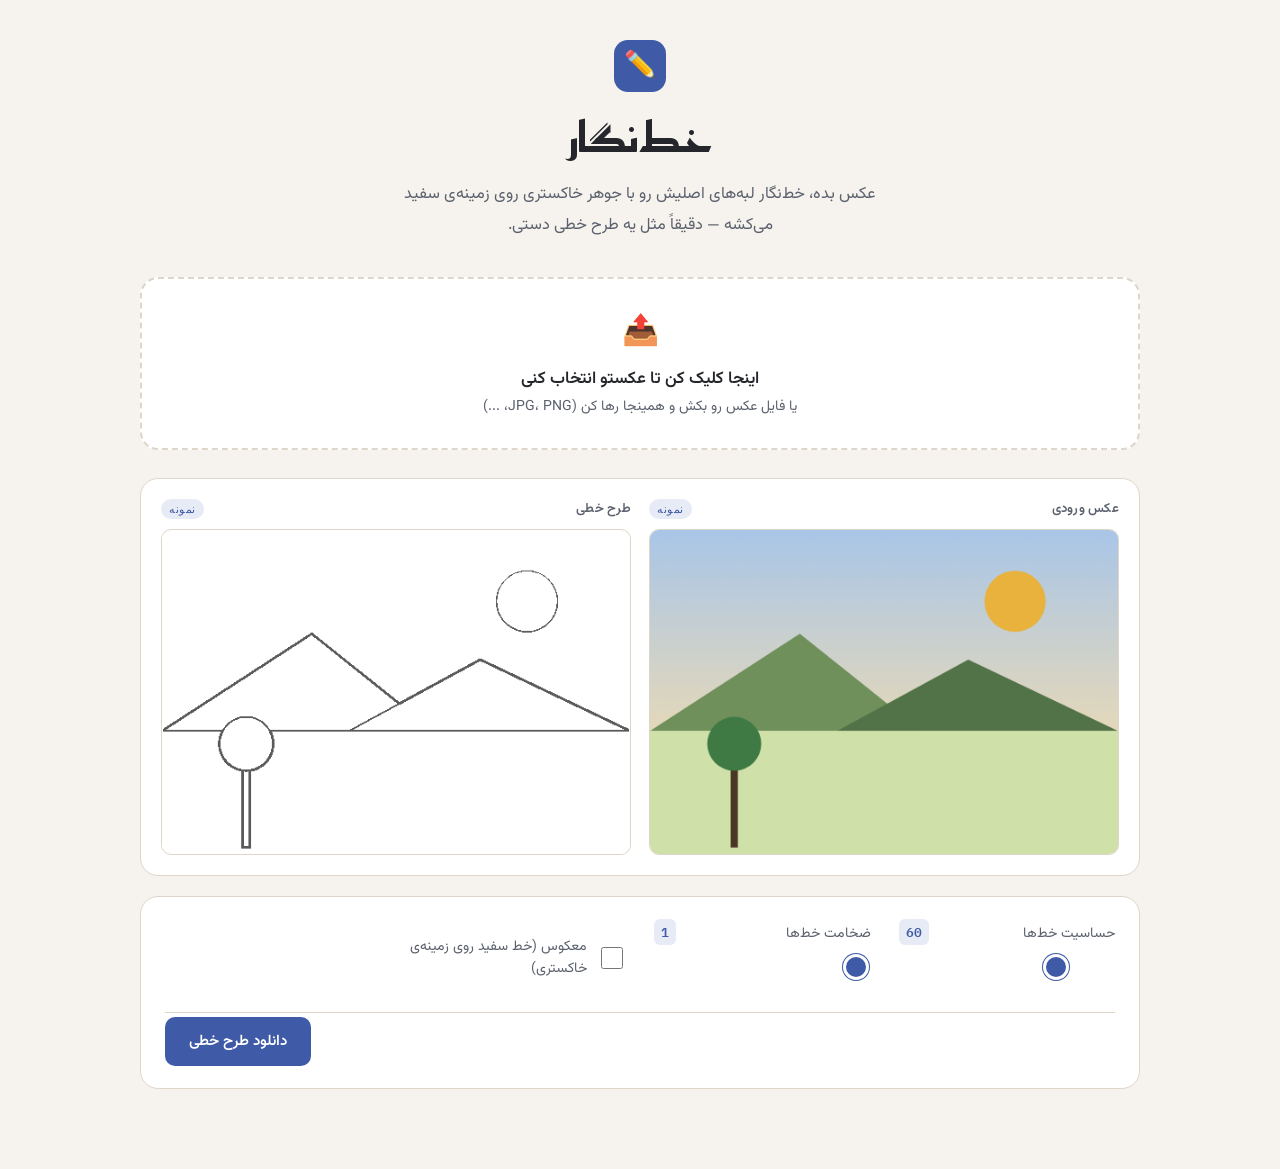
==== index.html @ 43c7628b "Render detected lines in grey instead of pure black Co-Authored-By: Claude Sonnet 5 <noreply@anthrop" ====
<!DOCTYPE html>
<html lang="fa" dir="rtl">
<head>
<meta charset="UTF-8">
<meta name="viewport" content="width=device-width, initial-scale=1.0">
<title>خط‌نگار</title>
<link rel="preconnect" href="https://fonts.googleapis.com">
<link rel="stylesheet" href="https://fonts.googleapis.com/css2?family=Reem+Kufi:wght@500;700&family=Vazirmatn:wght@400;500;600;700&family=IBM+Plex+Mono:wght@500;600&display=swap">
<style>
  :root {
    --bg: #f6f3ee;
    --surface: #ffffff;
    --surface-sunken: #efece4;
    --ink: #24262b;
    --ink-soft: #5b616d;
    --border: #ddd6c9;
    --accent: #3f5aa6;
    --accent-soft: #e7ebf6;
    --accent-contrast: #ffffff;
    --danger: #a6423f;
  }

  @media (prefers-color-scheme: dark) {
    :root:not([data-theme="light"]) {
      --bg: #1b1c20;
      --surface: #232428;
      --surface-sunken: #1f2024;
      --ink: #eceae4;
      --ink-soft: #a8acb8;
      --border: #3a3c44;
      --accent: #8ca0e6;
      --accent-soft: #262c42;
      --accent-contrast: #14151a;
      --danger: #d97a77;
    }
  }

  :root[data-theme="dark"] {
    --bg: #1b1c20;
    --surface: #232428;
    --surface-sunken: #1f2024;
    --ink: #eceae4;
    --ink-soft: #a8acb8;
    --border: #3a3c44;
    --accent: #8ca0e6;
    --accent-soft: #262c42;
    --accent-contrast: #14151a;
    --danger: #d97a77;
  }

  * { box-sizing: border-box; }

  body {
    margin: 0;
    background: var(--bg);
    color: var(--ink);
    font-family: "Vazirmatn", Tahoma, Arial, sans-serif;
    -webkit-font-smoothing: antialiased;
  }

  .shell {
    max-width: 1040px;
    margin: 0 auto;
    padding: 40px 20px 80px;
  }

  .hero {
    display: flex;
    flex-direction: column;
    align-items: center;
    text-align: center;
    gap: 10px;
    margin-bottom: 36px;
  }

  .hero .mark {
    width: 52px;
    height: 52px;
    border-radius: 14px;
    background: var(--accent);
    color: var(--accent-contrast);
    display: flex;
    align-items: center;
    justify-content: center;
    font-size: 26px;
  }

  h1 {
    font-family: "Reem Kufi", "Vazirmatn", sans-serif;
    font-weight: 700;
    font-size: clamp(2rem, 4vw, 2.6rem);
    margin: 4px 0 0;
    text-wrap: balance;
  }

  .tagline {
    color: var(--ink-soft);
    font-size: 1.02rem;
    max-width: 480px;
    line-height: 1.9;
    margin: 0;
  }

  /* Dropzone */
  .dropzone {
    position: relative;
    border: 2px dashed var(--border);
    border-radius: 18px;
    background: var(--surface);
    padding: 30px 24px;
    text-align: center;
    cursor: pointer;
    transition: border-color .15s ease, background .15s ease;
    margin-bottom: 28px;
  }

  .dropzone:hover,
  .dropzone.drag {
    border-color: var(--accent);
    background: var(--accent-soft);
  }

  .dropzone .icon {
    font-size: 30px;
    display: block;
    margin-bottom: 10px;
  }

  .dropzone .primary {
    font-weight: 600;
    font-size: 1.05rem;
  }

  .dropzone .secondary {
    color: var(--ink-soft);
    font-size: 0.88rem;
    margin-top: 4px;
  }

  /* The real file input sits invisibly on top of the whole dropzone, so every
     click/tap lands directly on it — a script-triggered .click() on a hidden
     input is not reliable inside a sandboxed iframe. */
  .dropzone input[type="file"] {
    position: absolute;
    inset: 0;
    width: 100%;
    height: 100%;
    opacity: 0;
    cursor: pointer;
    touch-action: manipulation;
  }

  .dropzone input[type="file"]:focus-visible {
    outline: 2px solid var(--accent);
    outline-offset: 3px;
    border-radius: 18px;
  }

  /* Light table */
  .light-table {
    background: var(--surface);
    border: 1px solid var(--border);
    border-radius: 18px;
    padding: 20px;
    margin-bottom: 20px;
  }

  .panes {
    display: grid;
    grid-template-columns: 1fr 1fr;
    gap: 18px;
  }

  .pane {
    position: relative;
  }

  .pane .label-row {
    display: flex;
    align-items: center;
    justify-content: space-between;
    margin-bottom: 10px;
  }

  .pane .label {
    font-size: 0.82rem;
    font-weight: 600;
    color: var(--ink-soft);
    letter-spacing: 0.02em;
  }

  .sample-badge {
    font-family: "IBM Plex Mono", monospace;
    font-size: 0.68rem;
    letter-spacing: 0.05em;
    color: var(--accent);
    background: var(--accent-soft);
    padding: 3px 8px;
    border-radius: 999px;
  }

  .canvas-frame {
    border-radius: 10px;
    overflow: hidden;
    background:
      linear-gradient(45deg, var(--surface-sunken) 25%, transparent 25%) -10px 0/20px 20px,
      linear-gradient(-45deg, var(--surface-sunken) 25%, transparent 25%) -10px 0/20px 20px,
      linear-gradient(45deg, transparent 75%, var(--surface-sunken) 75%) -10px 0/20px 20px,
      linear-gradient(-45deg, transparent 75%, var(--surface-sunken) 75%) -10px 0/20px 20px,
      var(--surface);
    border: 1px solid var(--border);
  }

  canvas {
    display: block;
    width: 100%;
    height: auto;
  }

  @media (max-width: 680px) {
    .panes { grid-template-columns: 1fr; }
  }

  /* Controls */
  .panel {
    background: var(--surface);
    border: 1px solid var(--border);
    border-radius: 18px;
    padding: 22px 24px;
    display: grid;
    grid-template-columns: repeat(auto-fit, minmax(200px, 1fr));
    gap: 22px 28px;
    align-items: end;
  }

  .control label {
    display: flex;
    justify-content: space-between;
    align-items: baseline;
    font-size: 0.88rem;
    color: var(--ink-soft);
    margin-bottom: 8px;
  }

  .control .readout {
    font-family: "IBM Plex Mono", monospace;
    font-weight: 600;
    font-size: 0.82rem;
    color: var(--accent);
    background: var(--accent-soft);
    padding: 2px 7px;
    border-radius: 6px;
  }

  input[type="range"] {
    -webkit-appearance: none;
    appearance: none;
    width: 100%;
    height: 6px;
    border-radius: 3px;
    background: var(--border);
    outline-offset: 4px;
    touch-action: manipulation;
    /* Extra vertical padding widens the touch hit area beyond the visible track. */
    padding-block: 12px;
    background-clip: content-box;
  }

  input[type="range"]::-webkit-slider-thumb {
    -webkit-appearance: none;
    width: 26px;
    height: 26px;
    border-radius: 50%;
    background: var(--accent);
    border: 3px solid var(--surface);
    box-shadow: 0 0 0 1px var(--accent);
    cursor: pointer;
  }

  input[type="range"]::-moz-range-thumb {
    width: 26px;
    height: 26px;
    border-radius: 50%;
    background: var(--accent);
    border: 3px solid var(--surface);
    box-shadow: 0 0 0 1px var(--accent);
    cursor: pointer;
  }

  .toggle-row {
    display: flex;
    align-items: center;
    gap: 10px;
    font-size: 0.88rem;
    color: var(--ink-soft);
    padding-block: 8px;
    cursor: pointer;
    touch-action: manipulation;
  }

  .toggle-row input {
    width: 22px;
    height: 22px;
    accent-color: var(--accent);
    flex-shrink: 0;
    cursor: pointer;
  }

  .actions {
    grid-column: 1 / -1;
    display: flex;
    justify-content: flex-end;
    padding-top: 4px;
    border-top: 1px solid var(--border);
    margin-top: 2px;
  }

  button.primary {
    font-family: inherit;
    font-weight: 600;
    font-size: 0.94rem;
    background: var(--accent);
    color: var(--accent-contrast);
    border: none;
    border-radius: 10px;
    padding: 13px 24px;
    min-height: 46px;
    cursor: pointer;
    touch-action: manipulation;
  }

  button.primary:focus-visible {
    outline: 2px solid var(--ink);
    outline-offset: 3px;
  }

  @media (prefers-reduced-motion: reduce) {
    * { transition: none !important; }
  }
</style>
</head>
<body>
  <div class="shell">
    <div class="hero">
      <div class="mark" aria-hidden="true">✏️</div>
      <h1>خط‌نگار</h1>
      <p class="tagline">عکس بده، خط‌نگار لبه‌های اصلیش رو با جوهر خاکستری روی زمینه‌ی سفید می‌کشه — دقیقاً مثل یه طرح خطی دستی.</p>
    </div>

    <div class="dropzone" id="dropzone">
      <span class="icon" aria-hidden="true">📤</span>
      <div class="primary">اینجا کلیک کن تا عکستو انتخاب کنی</div>
      <div class="secondary">یا فایل عکس رو بکش و همینجا رها کن (JPG، PNG، ...)</div>
      <input type="file" id="fileInput" accept="image/*" aria-label="آپلود عکس">
    </div>

    <div class="light-table">
      <div class="panes">
        <div class="pane">
          <div class="label-row">
            <span class="label">عکس ورودی</span>
            <span class="sample-badge" id="sourceBadge">نمونه</span>
          </div>
          <div class="canvas-frame">
            <canvas id="sourceCanvas"></canvas>
          </div>
        </div>
        <div class="pane">
          <div class="label-row">
            <span class="label">طرح خطی</span>
            <span class="sample-badge" id="resultBadge">نمونه</span>
          </div>
          <div class="canvas-frame">
            <canvas id="resultCanvas"></canvas>
          </div>
        </div>
      </div>
    </div>

    <div class="panel">
      <div class="control">
        <label for="threshold">حساسیت خط‌ها <span class="readout" id="thresholdValue">60</span></label>
        <input type="range" id="threshold" min="1" max="255" value="60">
      </div>

      <div class="control">
        <label for="thickness">ضخامت خط‌ها <span class="readout" id="thicknessValue">1</span></label>
        <input type="range" id="thickness" min="1" max="5" value="1">
      </div>

      <label class="toggle-row">
        <input type="checkbox" id="invert">
        معکوس (خط سفید روی زمینه‌ی خاکستری)
      </label>

      <div class="actions">
        <button class="primary" id="downloadBtn">دانلود طرح خطی</button>
      </div>
    </div>
  </div>

<script>
(function () {
  const fileInput = document.getElementById('fileInput');
  const dropzone = document.getElementById('dropzone');
  const sourceCanvas = document.getElementById('sourceCanvas');
  const resultCanvas = document.getElementById('resultCanvas');
  const thresholdInput = document.getElementById('threshold');
  const thresholdValue = document.getElementById('thresholdValue');
  const thicknessInput = document.getElementById('thickness');
  const thicknessValue = document.getElementById('thicknessValue');
  const invertInput = document.getElementById('invert');
  const downloadBtn = document.getElementById('downloadBtn');
  const sourceBadge = document.getElementById('sourceBadge');
  const resultBadge = document.getElementById('resultBadge');

  const sourceCtx = sourceCanvas.getContext('2d');
  const resultCtx = resultCanvas.getContext('2d');

  const MAX_DIMENSION = 1400;
  let currentImage = null;
  let isSample = true;

  function fitDimensions(width, height) {
    const scale = Math.min(1, MAX_DIMENSION / Math.max(width, height));
    return { width: Math.round(width * scale), height: Math.round(height * scale) };
  }

  function drawSource(img) {
    const { width, height } = fitDimensions(img.width, img.height);
    sourceCanvas.width = width;
    sourceCanvas.height = height;
    resultCanvas.width = width;
    resultCanvas.height = height;
    sourceCtx.drawImage(img, 0, 0, width, height);
  }

  function loadFile(file) {
    if (!file || !file.type.startsWith('image/')) return;
    const img = new Image();
    img.onload = () => {
      currentImage = img;
      isSample = false;
      sourceBadge.style.display = 'none';
      resultBadge.style.display = 'none';
      drawSource(img);
      process();
    };
    img.src = URL.createObjectURL(file);
  }

  fileInput.addEventListener('change', (e) => loadFile(e.target.files[0]));

  dropzone.addEventListener('dragover', (e) => { e.preventDefault(); dropzone.classList.add('drag'); });
  dropzone.addEventListener('dragleave', () => dropzone.classList.remove('drag'));
  dropzone.addEventListener('drop', (e) => {
    e.preventDefault();
    dropzone.classList.remove('drag');
    loadFile(e.dataTransfer.files[0]);
  });

  thresholdInput.addEventListener('input', () => {
    thresholdValue.textContent = thresholdInput.value;
    process();
  });
  thicknessInput.addEventListener('input', () => {
    thicknessValue.textContent = thicknessInput.value;
    process();
  });
  invertInput.addEventListener('change', process);

  downloadBtn.addEventListener('click', async () => {
    resultCanvas.toBlob(async (blob) => {
      if (!blob) return;

      if (window.claude && typeof window.claude.use === 'function') {
        try {
          const downloads = await window.claude.use('downloads');
          if (downloads) {
            await downloads.save({ filename: 'khat-negar.png', data: blob });
            return;
          }
        } catch (err) {
          if (err && err.code === 'declined') return;
          // fall through to the plain-browser fallback below
        }
      }

      const link = document.createElement('a');
      link.download = 'khat-negar.png';
      link.href = URL.createObjectURL(blob);
      link.click();
    }, 'image/png');
  });

  function toGrayscale(imageData, width, height) {
    const { data } = imageData;
    const gray = new Float32Array(width * height);
    for (let i = 0, p = 0; i < data.length; i += 4, p++) {
      gray[p] = 0.299 * data[i] + 0.587 * data[i + 1] + 0.114 * data[i + 2];
    }
    return gray;
  }

  function sobelEdges(gray, width, height) {
    const gx = [-1, 0, 1, -2, 0, 2, -1, 0, 1];
    const gy = [-1, -2, -1, 0, 0, 0, 1, 2, 1];
    const edges = new Float32Array(width * height);
    for (let y = 1; y < height - 1; y++) {
      for (let x = 1; x < width - 1; x++) {
        let sumX = 0, sumY = 0, k = 0;
        for (let ky = -1; ky <= 1; ky++) {
          for (let kx = -1; kx <= 1; kx++) {
            const value = gray[(y + ky) * width + (x + kx)];
            sumX += value * gx[k];
            sumY += value * gy[k];
            k++;
          }
        }
        edges[y * width + x] = Math.sqrt(sumX * sumX + sumY * sumY);
      }
    }
    return edges;
  }

  function thresholdMask(edges, threshold) {
    const mask = new Uint8Array(edges.length);
    for (let i = 0; i < edges.length; i++) mask[i] = edges[i] >= threshold ? 1 : 0;
    return mask;
  }

  function dilateMask(mask, width, height, radius) {
    let current = mask;
    for (let step = 0; step < radius; step++) {
      const next = new Uint8Array(width * height);
      for (let y = 0; y < height; y++) {
        for (let x = 0; x < width; x++) {
          const idx = y * width + x;
          if (current[idx]) { next[idx] = 1; continue; }
          let found = 0;
          for (let dy = -1; dy <= 1 && !found; dy++) {
            for (let dx = -1; dx <= 1 && !found; dx++) {
              const ny = y + dy, nx = x + dx;
              if (ny >= 0 && ny < height && nx >= 0 && nx < width && current[ny * width + nx]) found = 1;
            }
          }
          next[idx] = found;
        }
      }
      current = next;
    }
    return current;
  }

  function process() {
    if (sourceCanvas.width === 0) return;
    const width = sourceCanvas.width;
    const height = sourceCanvas.height;
    const srcData = sourceCtx.getImageData(0, 0, width, height);
    const gray = toGrayscale(srcData, width, height);
    const edges = sobelEdges(gray, width, height);

    const threshold = Number(thresholdInput.value);
    const thickness = Number(thicknessInput.value);
    const invert = invertInput.checked;

    let mask = thresholdMask(edges, threshold);
    if (thickness > 1) mask = dilateMask(mask, width, height, thickness - 1);

    const LINE_GREY = 90;
    const outData = resultCtx.createImageData(width, height);
    for (let i = 0; i < mask.length; i++) {
      const isLine = mask[i];
      const value = invert ? (isLine ? 255 : LINE_GREY) : (isLine ? LINE_GREY : 255);
      const offset = i * 4;
      outData.data[offset] = value;
      outData.data[offset + 1] = value;
      outData.data[offset + 2] = value;
      outData.data[offset + 3] = 255;
    }
    resultCtx.putImageData(outData, 0, 0);
  }

  function drawSampleScene() {
    const width = 520, height = 360;
    sourceCanvas.width = width;
    sourceCanvas.height = height;
    resultCanvas.width = width;
    resultCanvas.height = height;

    const ctx = sourceCtx;
    const sky = ctx.createLinearGradient(0, 0, 0, height * 0.65);
    sky.addColorStop(0, '#a9c6e8');
    sky.addColorStop(1, '#e7d9b8');
    ctx.fillStyle = sky;
    ctx.fillRect(0, 0, width, height * 0.65);

    ctx.fillStyle = '#e8b23d';
    ctx.beginPath();
    ctx.arc(width * 0.78, height * 0.22, 34, 0, Math.PI * 2);
    ctx.fill();

    ctx.fillStyle = '#6f8f5b';
    ctx.beginPath();
    ctx.moveTo(0, height * 0.62);
    ctx.lineTo(width * 0.32, height * 0.32);
    ctx.lineTo(width * 0.58, height * 0.62);
    ctx.closePath();
    ctx.fill();

    ctx.fillStyle = '#527247';
    ctx.beginPath();
    ctx.moveTo(width * 0.4, height * 0.62);
    ctx.lineTo(width * 0.68, height * 0.4);
    ctx.lineTo(width, height * 0.62);
    ctx.closePath();
    ctx.fill();

    ctx.fillStyle = '#cfe0a8';
    ctx.fillRect(0, height * 0.62, width, height * 0.38);

    ctx.strokeStyle = '#4a3624';
    ctx.lineWidth = 8;
    ctx.beginPath();
    ctx.moveTo(width * 0.18, height * 0.98);
    ctx.lineTo(width * 0.18, height * 0.7);
    ctx.stroke();
    ctx.fillStyle = '#3f7a45';
    ctx.beginPath();
    ctx.arc(width * 0.18, height * 0.66, 30, 0, Math.PI * 2);
    ctx.fill();
  }

  drawSampleScene();
  process();
})();
</script>
</body>
</html>
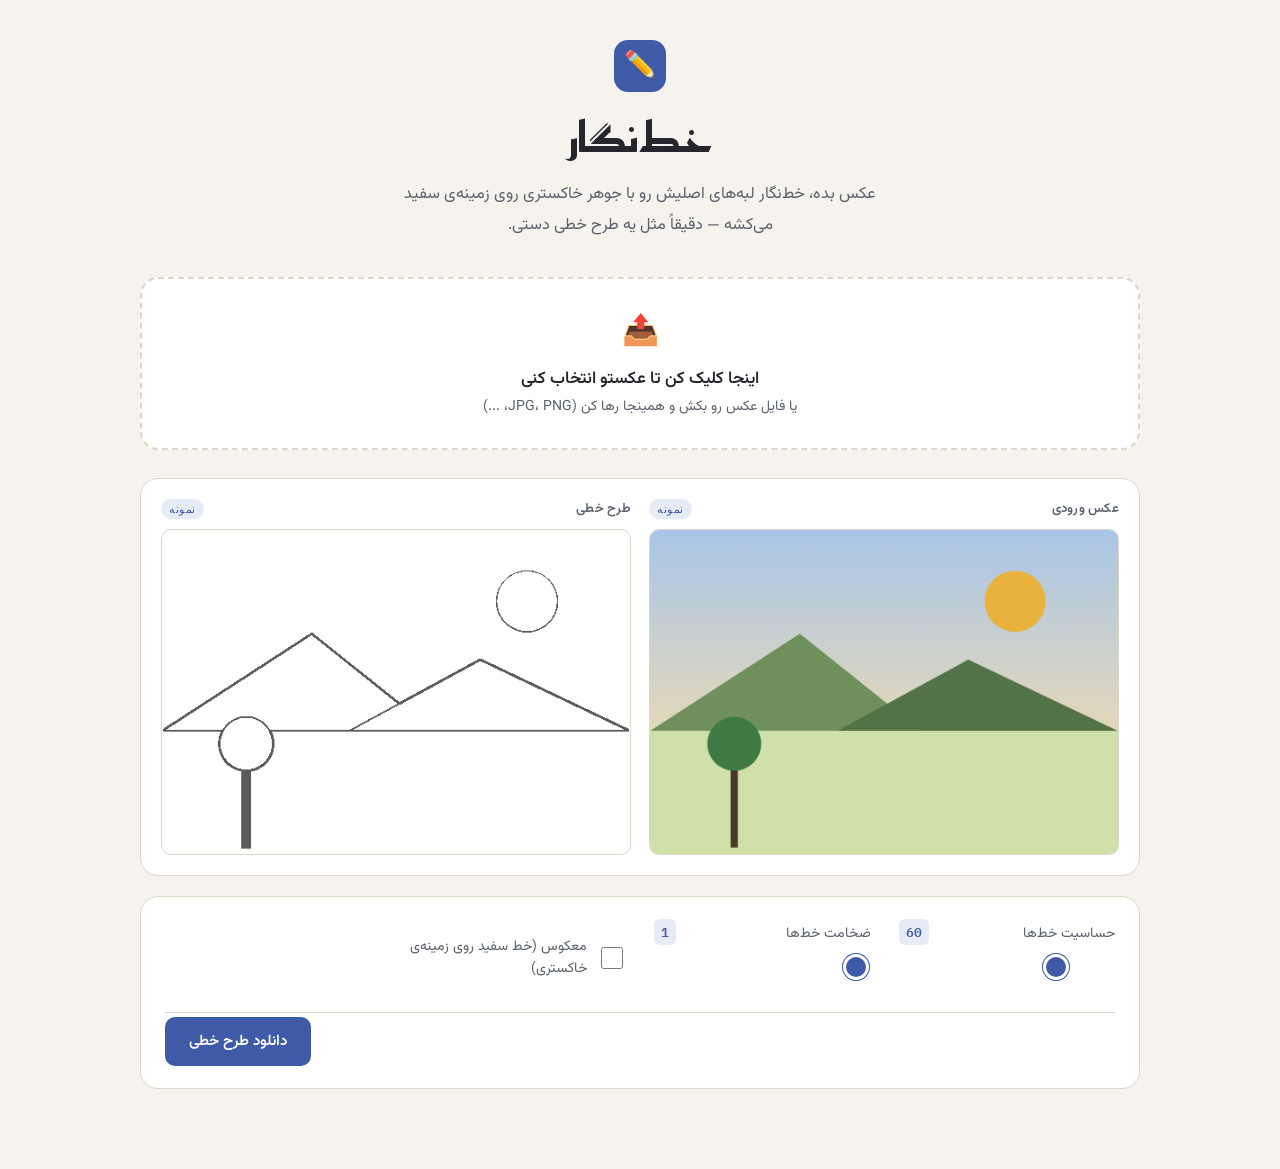
==== commit 444096a4: "Keep originally dark/black regions grey instead of wiping to white Edge detection alone only outline" ====
--- a/index.html
+++ b/index.html
@@ -568,10 +568,14 @@
     if (thickness > 1) mask = dilateMask(mask, width, height, thickness - 1);
 
     const LINE_GREY = 90;
+    // Pixels that were already dark/black in the source photo stay grey in the
+    // result too, instead of being wiped to white along with the rest of the
+    // background.
+    const DARK_FILL_THRESHOLD = 60;
     const outData = resultCtx.createImageData(width, height);
     for (let i = 0; i < mask.length; i++) {
-      const isLine = mask[i];
-      const value = invert ? (isLine ? 255 : LINE_GREY) : (isLine ? LINE_GREY : 255);
+      const isMarked = mask[i] || gray[i] < DARK_FILL_THRESHOLD;
+      const value = invert ? (isMarked ? 255 : LINE_GREY) : (isMarked ? LINE_GREY : 255);
       const offset = i * 4;
       outData.data[offset] = value;
       outData.data[offset + 1] = value;
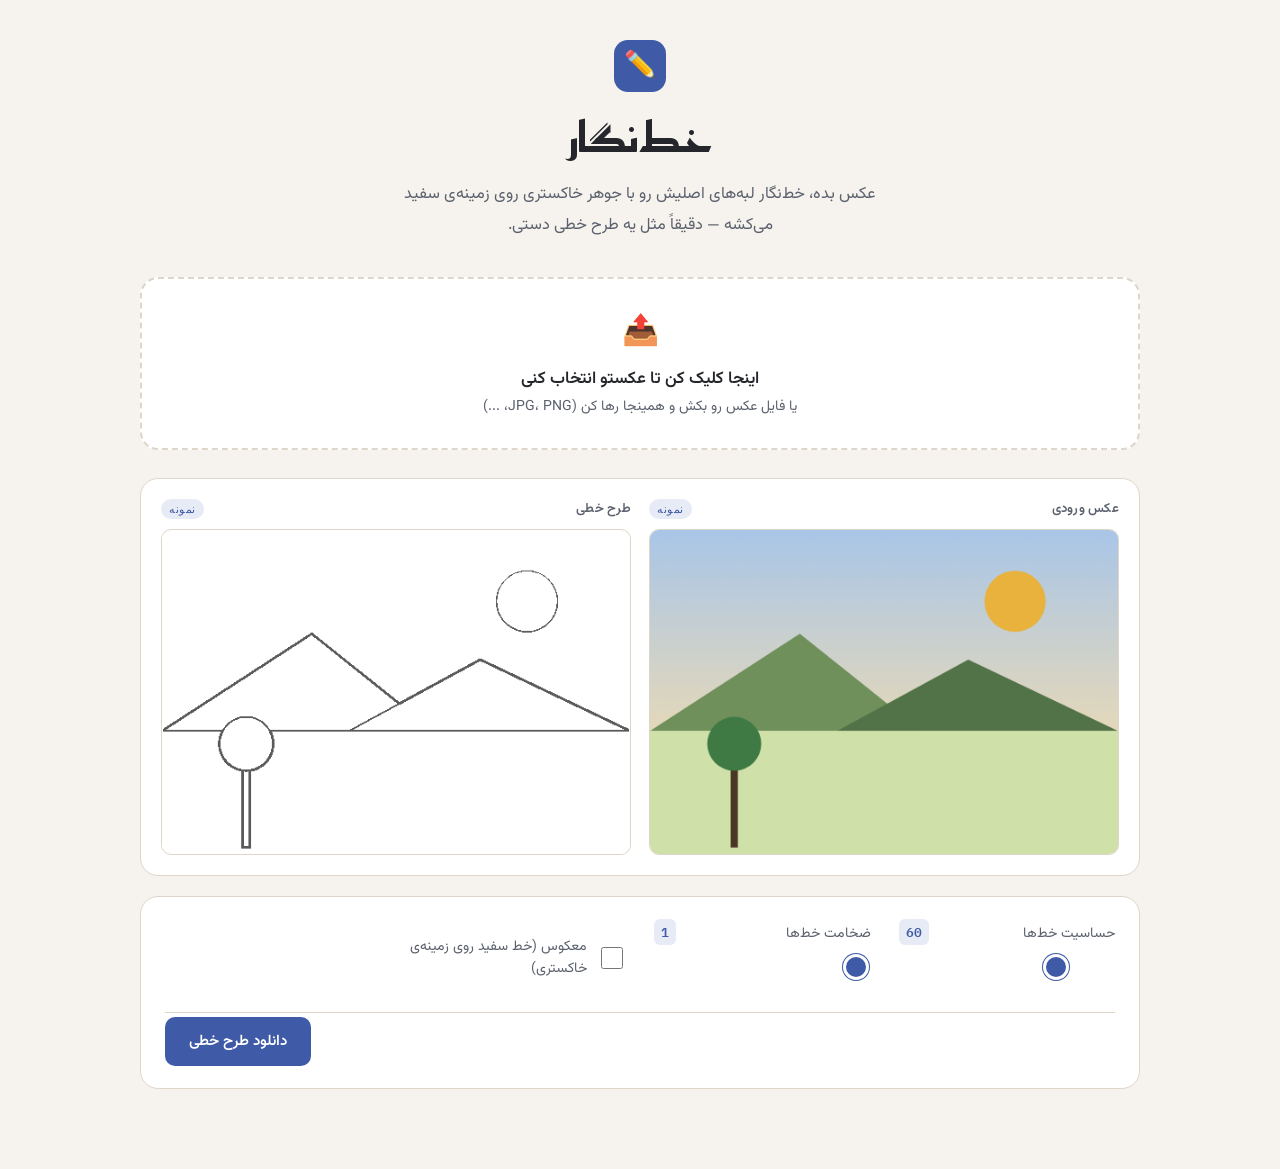
==== commit 69843fcf: "Only fill genuinely black/near-black regions, not colored or grey ones The previous fill used lumina" ====
--- a/index.html
+++ b/index.html
@@ -502,6 +502,20 @@
     return gray;
   }
 
+  // How colorful (as opposed to neutral grey/black/white) a pixel is: the gap
+  // between its strongest and weakest channel. A true black/grey pixel has
+  // chroma 0; a saturated color like dark red has high chroma even though its
+  // luminance is low, which is what tells the two apart.
+  function toChroma(imageData, width, height) {
+    const { data } = imageData;
+    const chroma = new Float32Array(width * height);
+    for (let i = 0, p = 0; i < data.length; i += 4, p++) {
+      const r = data[i], g = data[i + 1], b = data[i + 2];
+      chroma[p] = Math.max(r, g, b) - Math.min(r, g, b);
+    }
+    return chroma;
+  }
+
   function sobelEdges(gray, width, height) {
     const gx = [-1, 0, 1, -2, 0, 2, -1, 0, 1];
     const gy = [-1, -2, -1, 0, 0, 0, 1, 2, 1];
@@ -558,6 +572,7 @@
     const height = sourceCanvas.height;
     const srcData = sourceCtx.getImageData(0, 0, width, height);
     const gray = toGrayscale(srcData, width, height);
+    const chroma = toChroma(srcData, width, height);
     const edges = sobelEdges(gray, width, height);
 
     const threshold = Number(thresholdInput.value);
@@ -568,13 +583,17 @@
     if (thickness > 1) mask = dilateMask(mask, width, height, thickness - 1);
 
     const LINE_GREY = 90;
-    // Pixels that were already dark/black in the source photo stay grey in the
-    // result too, instead of being wiped to white along with the rest of the
-    // background.
-    const DARK_FILL_THRESHOLD = 60;
+    // Pixels that were already black/near-black in the source photo stay grey
+    // in the result too, instead of being wiped to white along with the rest
+    // of the background. Both checks matter: luminance alone would also grab
+    // mid-tone greys, and would miss the fact that a dark but saturated color
+    // (e.g. a deep red) is a color, not black, even though it's dim.
+    const BLACK_LUMINANCE_THRESHOLD = 40;
+    const BLACK_CHROMA_THRESHOLD = 24;
     const outData = resultCtx.createImageData(width, height);
     for (let i = 0; i < mask.length; i++) {
-      const isMarked = mask[i] || gray[i] < DARK_FILL_THRESHOLD;
+      const isNearBlack = gray[i] < BLACK_LUMINANCE_THRESHOLD && chroma[i] < BLACK_CHROMA_THRESHOLD;
+      const isMarked = mask[i] || isNearBlack;
       const value = invert ? (isMarked ? 255 : LINE_GREY) : (isMarked ? LINE_GREY : 255);
       const offset = i * 4;
       outData.data[offset] = value;
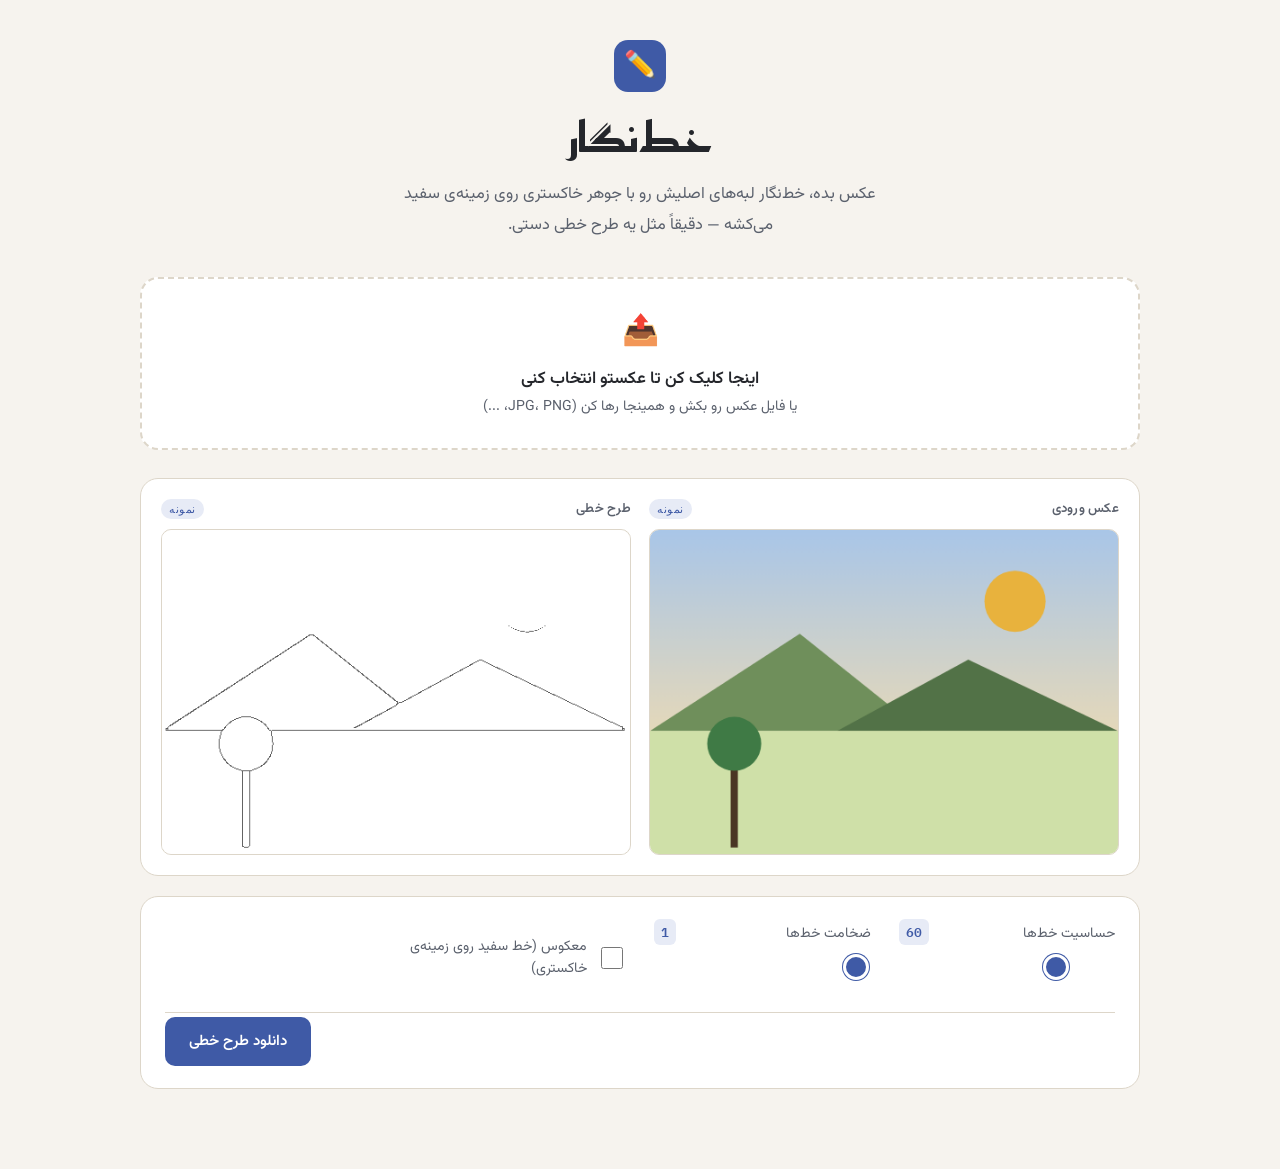
==== commit 29cc3513: "Rework the edge pipeline for clean line art instead of a noisy sketch Two changes:  - Gaussian-blur " ====
--- a/index.html
+++ b/index.html
@@ -516,25 +516,114 @@
     return chroma;
   }
 
-  function sobelEdges(gray, width, height) {
-    const gx = [-1, 0, 1, -2, 0, 2, -1, 0, 1];
-    const gy = [-1, -2, -1, 0, 0, 0, 1, 2, 1];
-    const edges = new Float32Array(width * height);
+  // Softens sensor/JPEG noise before edge detection runs on it. Without this,
+  // Sobel turns every tiny noisy pixel into its own little edge fragment,
+  // which is what makes raw edge detection look like a scratchy, speckled
+  // sketch instead of clean line art. Separable 5-tap Gaussian (sigma ~ 1).
+  function gaussianBlur(gray, width, height) {
+    const kernel = [1, 4, 6, 4, 1];
+    const norm = 16;
+    const temp = new Float32Array(width * height);
+    const out = new Float32Array(width * height);
+
+    for (let y = 0; y < height; y++) {
+      for (let x = 0; x < width; x++) {
+        let sum = 0;
+        for (let k = -2; k <= 2; k++) {
+          const sx = Math.min(width - 1, Math.max(0, x + k));
+          sum += gray[y * width + sx] * kernel[k + 2];
+        }
+        temp[y * width + x] = sum / norm;
+      }
+    }
+
+    for (let y = 0; y < height; y++) {
+      for (let x = 0; x < width; x++) {
+        let sum = 0;
+        for (let k = -2; k <= 2; k++) {
+          const sy = Math.min(height - 1, Math.max(0, y + k));
+          sum += temp[sy * width + x] * kernel[k + 2];
+        }
+        out[y * width + x] = sum / norm;
+      }
+    }
+
+    return out;
+  }
+
+  function sobelMagnitude(gray, width, height) {
+    const gxK = [-1, 0, 1, -2, 0, 2, -1, 0, 1];
+    const gyK = [-1, -2, -1, 0, 0, 0, 1, 2, 1];
+    const mag = new Float32Array(width * height);
     for (let y = 1; y < height - 1; y++) {
       for (let x = 1; x < width - 1; x++) {
         let sumX = 0, sumY = 0, k = 0;
         for (let ky = -1; ky <= 1; ky++) {
           for (let kx = -1; kx <= 1; kx++) {
             const value = gray[(y + ky) * width + (x + kx)];
-            sumX += value * gx[k];
-            sumY += value * gy[k];
+            sumX += value * gxK[k];
+            sumY += value * gyK[k];
             k++;
           }
         }
-        edges[y * width + x] = Math.sqrt(sumX * sumX + sumY * sumY);
+        mag[y * width + x] = Math.sqrt(sumX * sumX + sumY * sumY);
       }
     }
-    return edges;
+    return mag;
+  }
+
+  // Thins the (naturally blobby, several-pixels-wide) thresholded edge band
+  // down to a simple 1px line. Zhang-Suen erodes boundary pixels from a
+  // shape's outside in, but only ever removes a pixel when its neighbourhood
+  // proves that doing so keeps the shape in one connected piece - so unlike
+  // gradient-direction thinning (which compares each pixel in isolation and
+  // can misfire into gaps on tight curves), this cannot break a line.
+  function zhangSuenThin(mask, width, height) {
+    const img = new Uint8Array(mask);
+    const at = (x, y) => (x < 0 || x >= width || y < 0 || y >= height) ? 0 : img[y * width + x];
+
+    let changed = true;
+    while (changed) {
+      changed = false;
+      for (const pass of [1, 2]) {
+        const toRemove = [];
+        for (let y = 0; y < height; y++) {
+          for (let x = 0; x < width; x++) {
+            const idx = y * width + x;
+            if (!img[idx]) continue;
+
+            const p2 = at(x, y - 1), p3 = at(x + 1, y - 1), p4 = at(x + 1, y),
+                  p5 = at(x + 1, y + 1), p6 = at(x, y + 1), p7 = at(x - 1, y + 1),
+                  p8 = at(x - 1, y), p9 = at(x - 1, y - 1);
+            const ring = [p2, p3, p4, p5, p6, p7, p8, p9];
+
+            const B = ring.reduce((a, b) => a + b, 0);
+            if (B < 2 || B > 6) continue;
+
+            let A = 0;
+            for (let k = 0; k < 8; k++) {
+              if (ring[k] === 0 && ring[(k + 1) % 8] === 1) A++;
+            }
+            if (A !== 1) continue;
+
+            if (pass === 1) {
+              if (p2 * p4 * p6 !== 0) continue;
+              if (p4 * p6 * p8 !== 0) continue;
+            } else {
+              if (p2 * p4 * p8 !== 0) continue;
+              if (p2 * p6 * p8 !== 0) continue;
+            }
+
+            toRemove.push(idx);
+          }
+        }
+        if (toRemove.length) {
+          changed = true;
+          for (const idx of toRemove) img[idx] = 0;
+        }
+      }
+    }
+    return img;
   }
 
   function thresholdMask(edges, threshold) {
@@ -573,13 +662,15 @@
     const srcData = sourceCtx.getImageData(0, 0, width, height);
     const gray = toGrayscale(srcData, width, height);
     const chroma = toChroma(srcData, width, height);
-    const edges = sobelEdges(gray, width, height);
+    const blurred = gaussianBlur(gray, width, height);
+    const magnitude = sobelMagnitude(blurred, width, height);
 
     const threshold = Number(thresholdInput.value);
     const thickness = Number(thicknessInput.value);
     const invert = invertInput.checked;
 
-    let mask = thresholdMask(edges, threshold);
+    let mask = thresholdMask(magnitude, threshold);
+    mask = zhangSuenThin(mask, width, height);
     if (thickness > 1) mask = dilateMask(mask, width, height, thickness - 1);
 
     const LINE_GREY = 90;
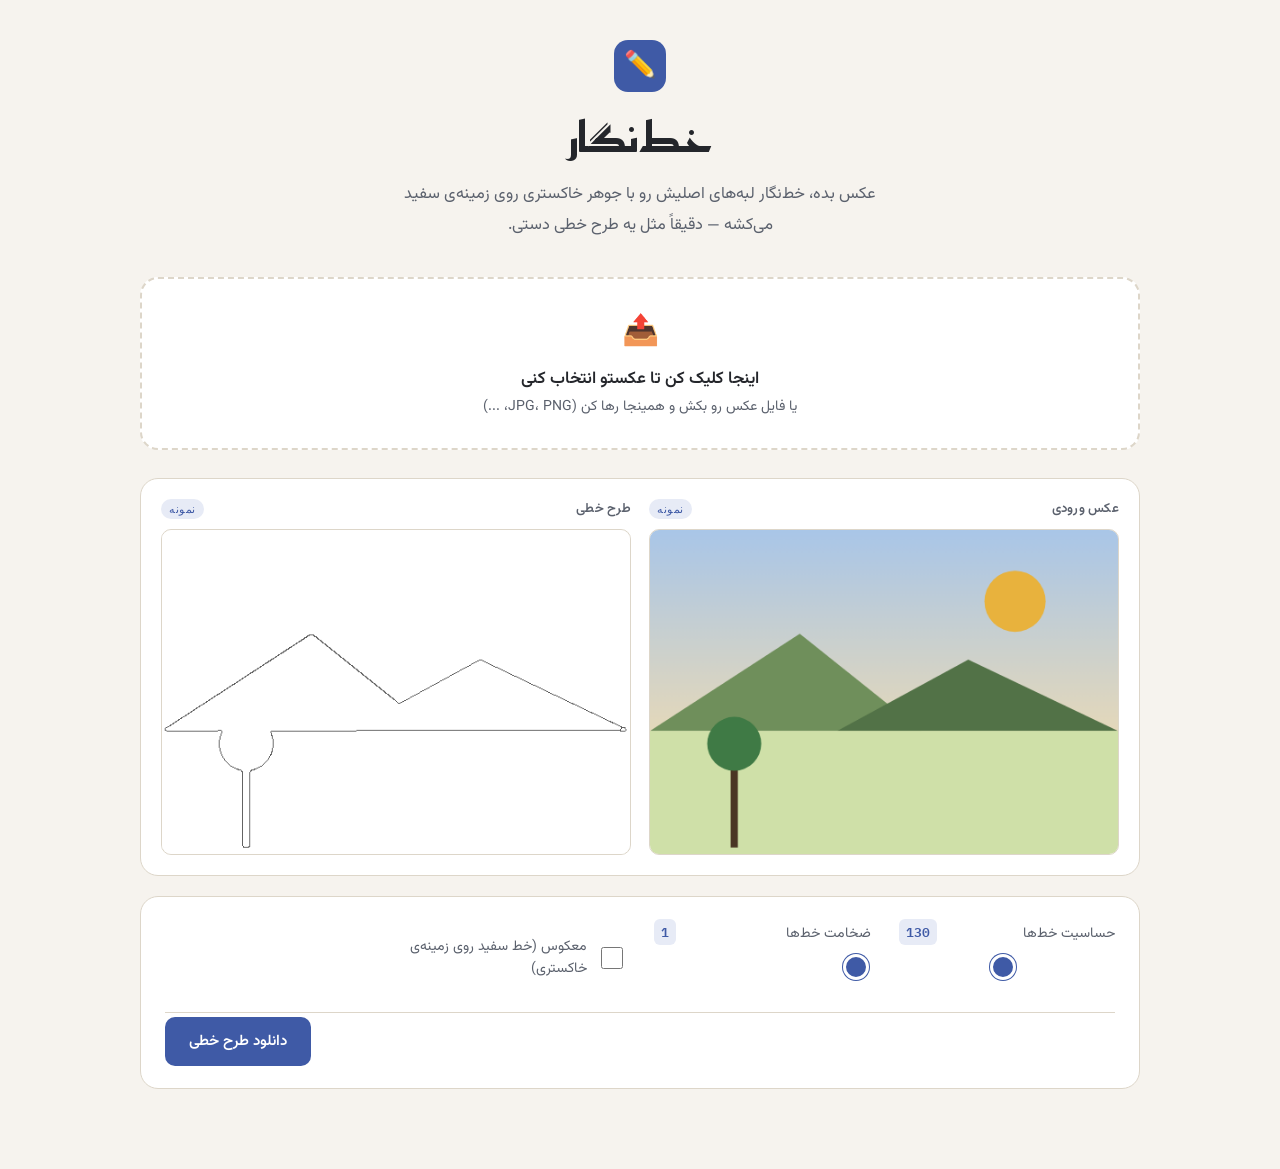
==== commit 7071fc1a: "Auto-calibrate edge sensitivity per image with Otsu's method The Ultron artwork the user tested made" ====
--- a/index.html
+++ b/index.html
@@ -379,8 +379,8 @@
 
     <div class="panel">
       <div class="control">
-        <label for="threshold">حساسیت خط‌ها <span class="readout" id="thresholdValue">60</span></label>
-        <input type="range" id="threshold" min="1" max="255" value="60">
+        <label for="threshold">حساسیت خط‌ها <span class="readout" id="thresholdValue">130</span></label>
+        <input type="range" id="threshold" min="1" max="255" value="130">
       </div>
 
       <div class="control">
@@ -500,20 +500,6 @@
       gray[p] = 0.299 * data[i] + 0.587 * data[i + 1] + 0.114 * data[i + 2];
     }
     return gray;
-  }
-
-  // How colorful (as opposed to neutral grey/black/white) a pixel is: the gap
-  // between its strongest and weakest channel. A true black/grey pixel has
-  // chroma 0; a saturated color like dark red has high chroma even though its
-  // luminance is low, which is what tells the two apart.
-  function toChroma(imageData, width, height) {
-    const { data } = imageData;
-    const chroma = new Float32Array(width * height);
-    for (let i = 0, p = 0; i < data.length; i += 4, p++) {
-      const r = data[i], g = data[i + 1], b = data[i + 2];
-      chroma[p] = Math.max(r, g, b) - Math.min(r, g, b);
-    }
-    return chroma;
   }
 
   // Softens sensor/JPEG noise before edge detection runs on it. Without this,
@@ -630,6 +616,47 @@
     const mask = new Uint8Array(edges.length);
     for (let i = 0; i < edges.length; i++) mask[i] = edges[i] >= threshold ? 1 : 0;
     return mask;
+  }
+
+  // Automatically finds a good edge-vs-background split for THIS image
+  // (Otsu's method run on the gradient-magnitude histogram) instead of using
+  // one fixed magnitude number for every image. A flat cartoon graphic and a
+  // busy, JPEG-noisy illustration have wildly different gradient scales -
+  // a fixed threshold is either too weak (noise everywhere) or too strong
+  // (real edges wiped out), depending on which image happens to hit it.
+  function otsuThreshold(magnitude) {
+    let max = 0;
+    for (let i = 0; i < magnitude.length; i++) if (magnitude[i] > max) max = magnitude[i];
+    if (max === 0) return 0;
+
+    const bins = 256;
+    const hist = new Float64Array(bins);
+    for (let i = 0; i < magnitude.length; i++) {
+      const b = Math.min(bins - 1, Math.floor((magnitude[i] / max) * (bins - 1)));
+      hist[b]++;
+    }
+
+    const total = magnitude.length;
+    let sumAll = 0;
+    for (let i = 0; i < bins; i++) sumAll += i * hist[i];
+
+    let sumB = 0, weightB = 0, bestVariance = 0, bestBin = 0;
+    for (let i = 0; i < bins; i++) {
+      weightB += hist[i];
+      if (weightB === 0) continue;
+      const weightF = total - weightB;
+      if (weightF === 0) break;
+      sumB += i * hist[i];
+      const meanB = sumB / weightB;
+      const meanF = (sumAll - sumB) / weightF;
+      const variance = weightB * weightF * (meanB - meanF) * (meanB - meanF);
+      if (variance > bestVariance) {
+        bestVariance = variance;
+        bestBin = i;
+      }
+    }
+
+    return (bestBin / (bins - 1)) * max;
   }
 
   function dilateMask(mask, width, height, radius) {
@@ -661,11 +688,17 @@
     const height = sourceCanvas.height;
     const srcData = sourceCtx.getImageData(0, 0, width, height);
     const gray = toGrayscale(srcData, width, height);
-    const chroma = toChroma(srcData, width, height);
     const blurred = gaussianBlur(gray, width, height);
     const magnitude = sobelMagnitude(blurred, width, height);
 
-    const threshold = Number(thresholdInput.value);
+    // The slider is a multiplier around the image's own auto-computed
+    // baseline, not an absolute magnitude - so the default slider position
+    // gives a good result on any image without per-image tuning, and moving
+    // the slider still predictably makes lines more or less sensitive from
+    // there.
+    const SENSITIVITY_SLIDER_DEFAULT = 130;
+    const sensitivityMultiplier = Number(thresholdInput.value) / SENSITIVITY_SLIDER_DEFAULT;
+    const threshold = otsuThreshold(magnitude) * sensitivityMultiplier;
     const thickness = Number(thicknessInput.value);
     const invert = invertInput.checked;
 
@@ -674,18 +707,10 @@
     if (thickness > 1) mask = dilateMask(mask, width, height, thickness - 1);
 
     const LINE_GREY = 90;
-    // Pixels that were already black/near-black in the source photo stay grey
-    // in the result too, instead of being wiped to white along with the rest
-    // of the background. Both checks matter: luminance alone would also grab
-    // mid-tone greys, and would miss the fact that a dark but saturated color
-    // (e.g. a deep red) is a color, not black, even though it's dim.
-    const BLACK_LUMINANCE_THRESHOLD = 40;
-    const BLACK_CHROMA_THRESHOLD = 24;
     const outData = resultCtx.createImageData(width, height);
     for (let i = 0; i < mask.length; i++) {
-      const isNearBlack = gray[i] < BLACK_LUMINANCE_THRESHOLD && chroma[i] < BLACK_CHROMA_THRESHOLD;
-      const isMarked = mask[i] || isNearBlack;
-      const value = invert ? (isMarked ? 255 : LINE_GREY) : (isMarked ? LINE_GREY : 255);
+      const isLine = mask[i];
+      const value = invert ? (isLine ? 255 : LINE_GREY) : (isLine ? LINE_GREY : 255);
       const offset = i * 4;
       outData.data[offset] = value;
       outData.data[offset + 1] = value;
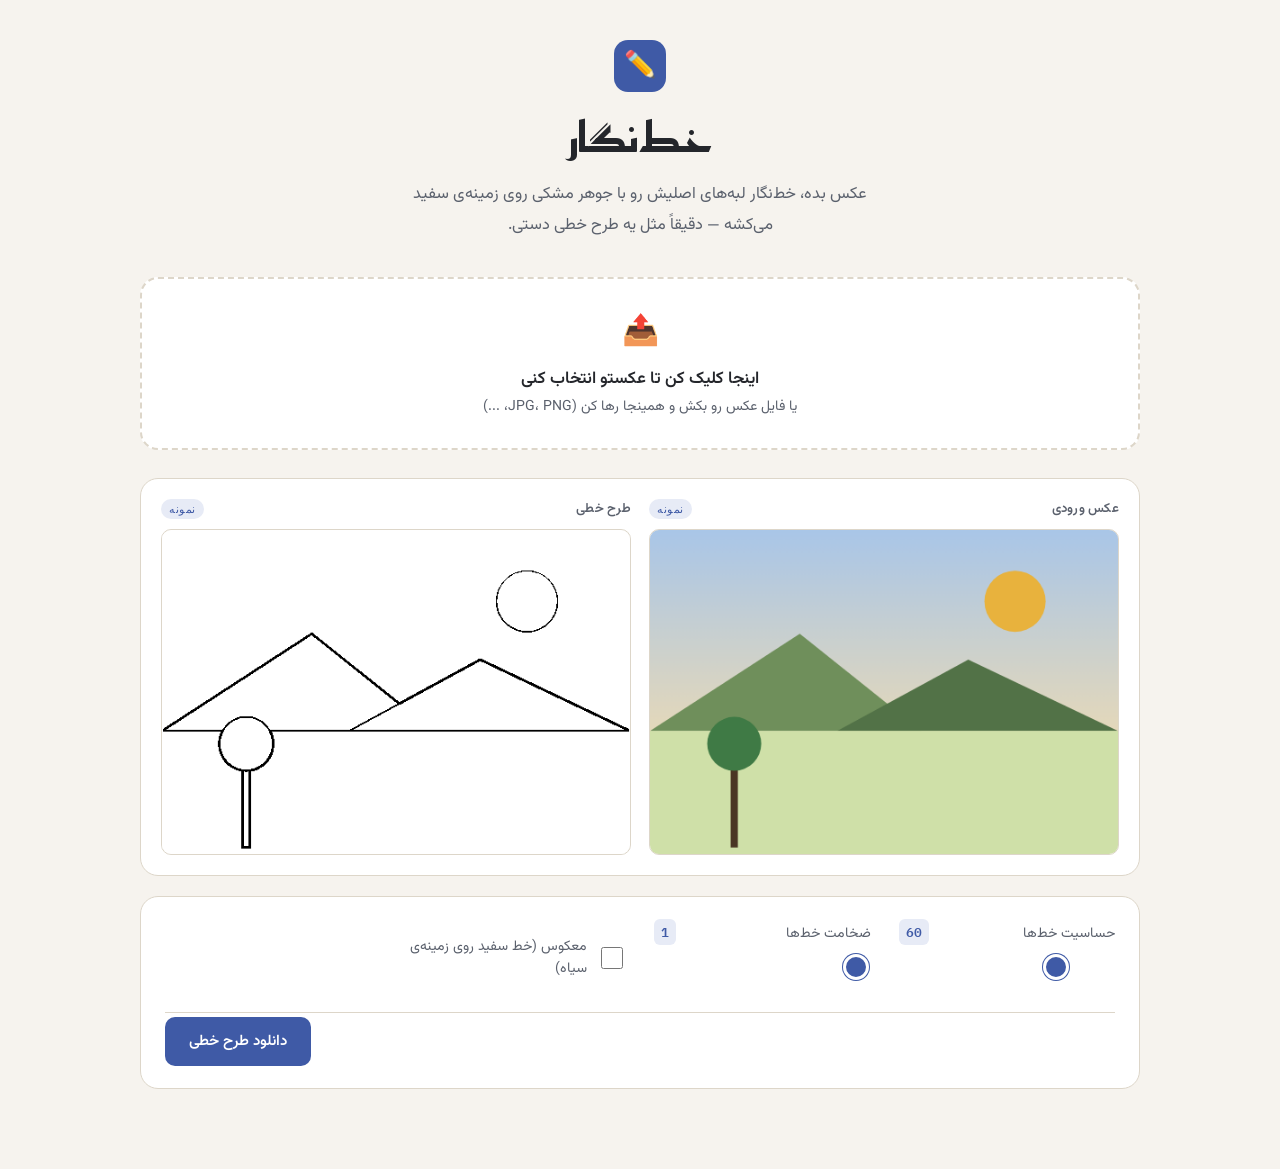
==== commit 2eb12fe8: "Revert edge algorithm to the original plain raw Sobel + black lines Per request, keep today's UI (dr" ====
--- a/index.html
+++ b/index.html
@@ -344,7 +344,7 @@
     <div class="hero">
       <div class="mark" aria-hidden="true">✏️</div>
       <h1>خط‌نگار</h1>
-      <p class="tagline">عکس بده، خط‌نگار لبه‌های اصلیش رو با جوهر خاکستری روی زمینه‌ی سفید می‌کشه — دقیقاً مثل یه طرح خطی دستی.</p>
+      <p class="tagline">عکس بده، خط‌نگار لبه‌های اصلیش رو با جوهر مشکی روی زمینه‌ی سفید می‌کشه — دقیقاً مثل یه طرح خطی دستی.</p>
     </div>
 
     <div class="dropzone" id="dropzone">
@@ -379,8 +379,8 @@
 
     <div class="panel">
       <div class="control">
-        <label for="threshold">حساسیت خط‌ها <span class="readout" id="thresholdValue">130</span></label>
-        <input type="range" id="threshold" min="1" max="255" value="130">
+        <label for="threshold">حساسیت خط‌ها <span class="readout" id="thresholdValue">60</span></label>
+        <input type="range" id="threshold" min="1" max="255" value="60">
       </div>
 
       <div class="control">
@@ -390,7 +390,7 @@
 
       <label class="toggle-row">
         <input type="checkbox" id="invert">
-        معکوس (خط سفید روی زمینه‌ی خاکستری)
+        معکوس (خط سفید روی زمینه‌ی سیاه)
       </label>
 
       <div class="actions">
@@ -500,41 +500,6 @@
       gray[p] = 0.299 * data[i] + 0.587 * data[i + 1] + 0.114 * data[i + 2];
     }
     return gray;
-  }
-
-  // Softens sensor/JPEG noise before edge detection runs on it. Without this,
-  // Sobel turns every tiny noisy pixel into its own little edge fragment,
-  // which is what makes raw edge detection look like a scratchy, speckled
-  // sketch instead of clean line art. Separable 5-tap Gaussian (sigma ~ 1).
-  function gaussianBlur(gray, width, height) {
-    const kernel = [1, 4, 6, 4, 1];
-    const norm = 16;
-    const temp = new Float32Array(width * height);
-    const out = new Float32Array(width * height);
-
-    for (let y = 0; y < height; y++) {
-      for (let x = 0; x < width; x++) {
-        let sum = 0;
-        for (let k = -2; k <= 2; k++) {
-          const sx = Math.min(width - 1, Math.max(0, x + k));
-          sum += gray[y * width + sx] * kernel[k + 2];
-        }
-        temp[y * width + x] = sum / norm;
-      }
-    }
-
-    for (let y = 0; y < height; y++) {
-      for (let x = 0; x < width; x++) {
-        let sum = 0;
-        for (let k = -2; k <= 2; k++) {
-          const sy = Math.min(height - 1, Math.max(0, y + k));
-          sum += temp[sy * width + x] * kernel[k + 2];
-        }
-        out[y * width + x] = sum / norm;
-      }
-    }
-
-    return out;
   }
 
   function sobelMagnitude(gray, width, height) {
@@ -558,105 +523,10 @@
     return mag;
   }
 
-  // Thins the (naturally blobby, several-pixels-wide) thresholded edge band
-  // down to a simple 1px line. Zhang-Suen erodes boundary pixels from a
-  // shape's outside in, but only ever removes a pixel when its neighbourhood
-  // proves that doing so keeps the shape in one connected piece - so unlike
-  // gradient-direction thinning (which compares each pixel in isolation and
-  // can misfire into gaps on tight curves), this cannot break a line.
-  function zhangSuenThin(mask, width, height) {
-    const img = new Uint8Array(mask);
-    const at = (x, y) => (x < 0 || x >= width || y < 0 || y >= height) ? 0 : img[y * width + x];
-
-    let changed = true;
-    while (changed) {
-      changed = false;
-      for (const pass of [1, 2]) {
-        const toRemove = [];
-        for (let y = 0; y < height; y++) {
-          for (let x = 0; x < width; x++) {
-            const idx = y * width + x;
-            if (!img[idx]) continue;
-
-            const p2 = at(x, y - 1), p3 = at(x + 1, y - 1), p4 = at(x + 1, y),
-                  p5 = at(x + 1, y + 1), p6 = at(x, y + 1), p7 = at(x - 1, y + 1),
-                  p8 = at(x - 1, y), p9 = at(x - 1, y - 1);
-            const ring = [p2, p3, p4, p5, p6, p7, p8, p9];
-
-            const B = ring.reduce((a, b) => a + b, 0);
-            if (B < 2 || B > 6) continue;
-
-            let A = 0;
-            for (let k = 0; k < 8; k++) {
-              if (ring[k] === 0 && ring[(k + 1) % 8] === 1) A++;
-            }
-            if (A !== 1) continue;
-
-            if (pass === 1) {
-              if (p2 * p4 * p6 !== 0) continue;
-              if (p4 * p6 * p8 !== 0) continue;
-            } else {
-              if (p2 * p4 * p8 !== 0) continue;
-              if (p2 * p6 * p8 !== 0) continue;
-            }
-
-            toRemove.push(idx);
-          }
-        }
-        if (toRemove.length) {
-          changed = true;
-          for (const idx of toRemove) img[idx] = 0;
-        }
-      }
-    }
-    return img;
-  }
-
   function thresholdMask(edges, threshold) {
     const mask = new Uint8Array(edges.length);
     for (let i = 0; i < edges.length; i++) mask[i] = edges[i] >= threshold ? 1 : 0;
     return mask;
-  }
-
-  // Automatically finds a good edge-vs-background split for THIS image
-  // (Otsu's method run on the gradient-magnitude histogram) instead of using
-  // one fixed magnitude number for every image. A flat cartoon graphic and a
-  // busy, JPEG-noisy illustration have wildly different gradient scales -
-  // a fixed threshold is either too weak (noise everywhere) or too strong
-  // (real edges wiped out), depending on which image happens to hit it.
-  function otsuThreshold(magnitude) {
-    let max = 0;
-    for (let i = 0; i < magnitude.length; i++) if (magnitude[i] > max) max = magnitude[i];
-    if (max === 0) return 0;
-
-    const bins = 256;
-    const hist = new Float64Array(bins);
-    for (let i = 0; i < magnitude.length; i++) {
-      const b = Math.min(bins - 1, Math.floor((magnitude[i] / max) * (bins - 1)));
-      hist[b]++;
-    }
-
-    const total = magnitude.length;
-    let sumAll = 0;
-    for (let i = 0; i < bins; i++) sumAll += i * hist[i];
-
-    let sumB = 0, weightB = 0, bestVariance = 0, bestBin = 0;
-    for (let i = 0; i < bins; i++) {
-      weightB += hist[i];
-      if (weightB === 0) continue;
-      const weightF = total - weightB;
-      if (weightF === 0) break;
-      sumB += i * hist[i];
-      const meanB = sumB / weightB;
-      const meanF = (sumAll - sumB) / weightF;
-      const variance = weightB * weightF * (meanB - meanF) * (meanB - meanF);
-      if (variance > bestVariance) {
-        bestVariance = variance;
-        bestBin = i;
-      }
-    }
-
-    return (bestBin / (bins - 1)) * max;
   }
 
   function dilateMask(mask, width, height, radius) {
@@ -688,29 +558,19 @@
     const height = sourceCanvas.height;
     const srcData = sourceCtx.getImageData(0, 0, width, height);
     const gray = toGrayscale(srcData, width, height);
-    const blurred = gaussianBlur(gray, width, height);
-    const magnitude = sobelMagnitude(blurred, width, height);
-
-    // The slider is a multiplier around the image's own auto-computed
-    // baseline, not an absolute magnitude - so the default slider position
-    // gives a good result on any image without per-image tuning, and moving
-    // the slider still predictably makes lines more or less sensitive from
-    // there.
-    const SENSITIVITY_SLIDER_DEFAULT = 130;
-    const sensitivityMultiplier = Number(thresholdInput.value) / SENSITIVITY_SLIDER_DEFAULT;
-    const threshold = otsuThreshold(magnitude) * sensitivityMultiplier;
+    const magnitude = sobelMagnitude(gray, width, height);
+
+    const threshold = Number(thresholdInput.value);
     const thickness = Number(thicknessInput.value);
     const invert = invertInput.checked;
 
     let mask = thresholdMask(magnitude, threshold);
-    mask = zhangSuenThin(mask, width, height);
     if (thickness > 1) mask = dilateMask(mask, width, height, thickness - 1);
 
-    const LINE_GREY = 90;
     const outData = resultCtx.createImageData(width, height);
     for (let i = 0; i < mask.length; i++) {
       const isLine = mask[i];
-      const value = invert ? (isLine ? 255 : LINE_GREY) : (isLine ? LINE_GREY : 255);
+      const value = invert ? (isLine ? 255 : 0) : (isLine ? 0 : 255);
       const offset = i * 4;
       outData.data[offset] = value;
       outData.data[offset + 1] = value;
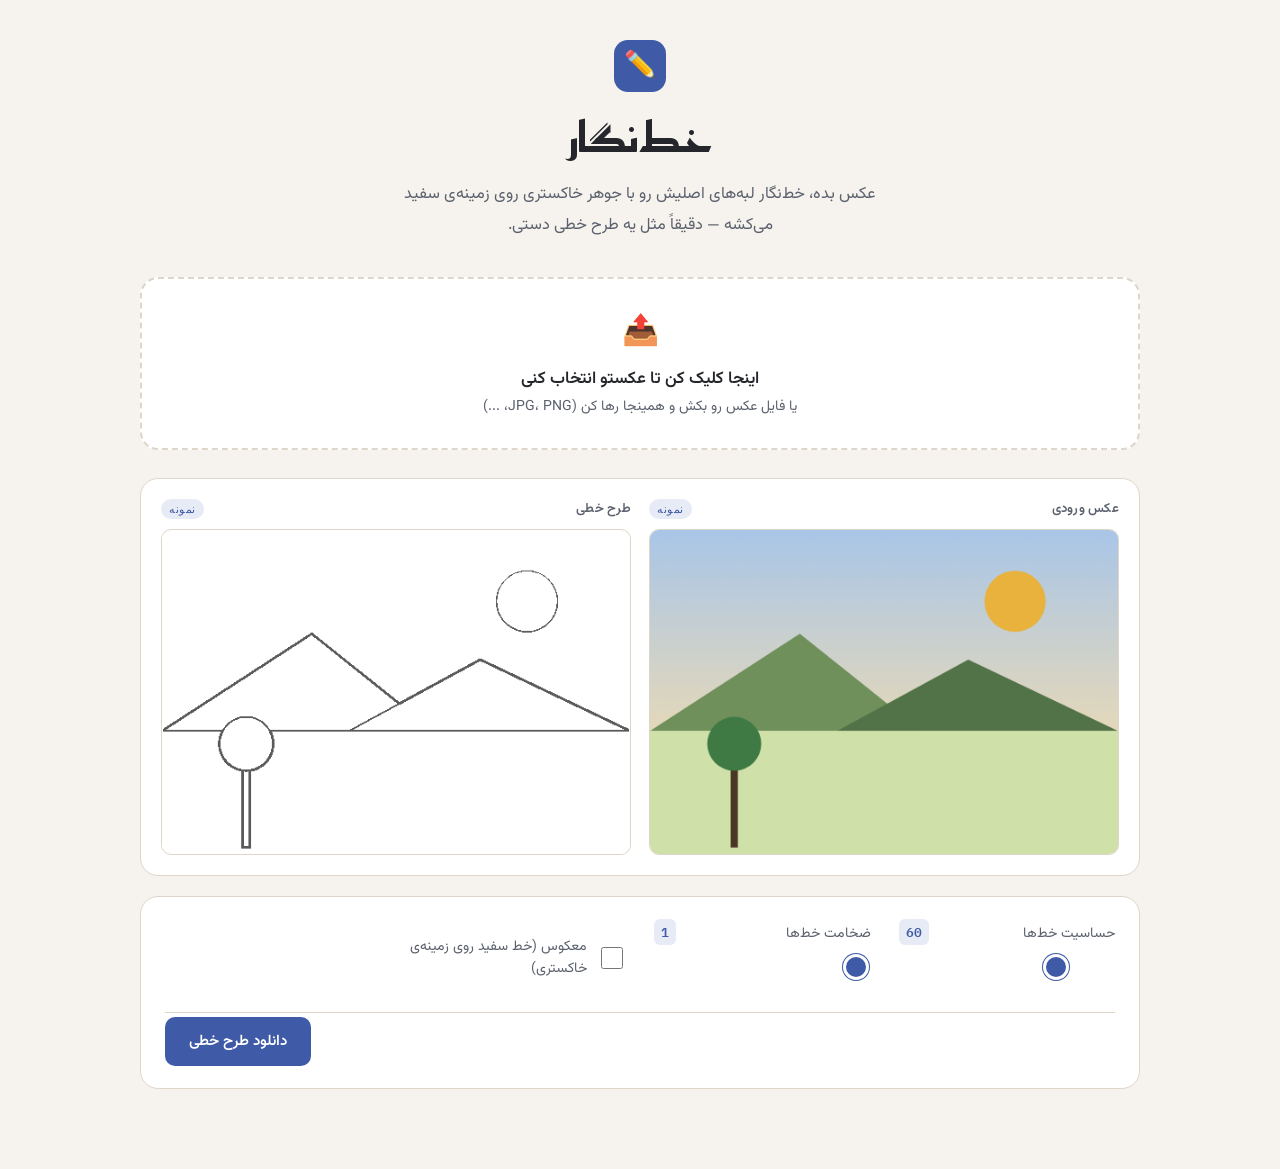
==== commit f8f52dd5: "Render lines in grey again instead of black Co-Authored-By: Claude Sonnet 5 <noreply@anthropic.com> " ====
--- a/index.html
+++ b/index.html
@@ -344,7 +344,7 @@
     <div class="hero">
       <div class="mark" aria-hidden="true">✏️</div>
       <h1>خط‌نگار</h1>
-      <p class="tagline">عکس بده، خط‌نگار لبه‌های اصلیش رو با جوهر مشکی روی زمینه‌ی سفید می‌کشه — دقیقاً مثل یه طرح خطی دستی.</p>
+      <p class="tagline">عکس بده، خط‌نگار لبه‌های اصلیش رو با جوهر خاکستری روی زمینه‌ی سفید می‌کشه — دقیقاً مثل یه طرح خطی دستی.</p>
     </div>
 
     <div class="dropzone" id="dropzone">
@@ -390,7 +390,7 @@
 
       <label class="toggle-row">
         <input type="checkbox" id="invert">
-        معکوس (خط سفید روی زمینه‌ی سیاه)
+        معکوس (خط سفید روی زمینه‌ی خاکستری)
       </label>
 
       <div class="actions">
@@ -567,10 +567,11 @@
     let mask = thresholdMask(magnitude, threshold);
     if (thickness > 1) mask = dilateMask(mask, width, height, thickness - 1);
 
+    const LINE_GREY = 90;
     const outData = resultCtx.createImageData(width, height);
     for (let i = 0; i < mask.length; i++) {
       const isLine = mask[i];
-      const value = invert ? (isLine ? 255 : 0) : (isLine ? 0 : 255);
+      const value = invert ? (isLine ? 255 : LINE_GREY) : (isLine ? LINE_GREY : 255);
       const offset = i * 4;
       outData.data[offset] = value;
       outData.data[offset + 1] = value;
